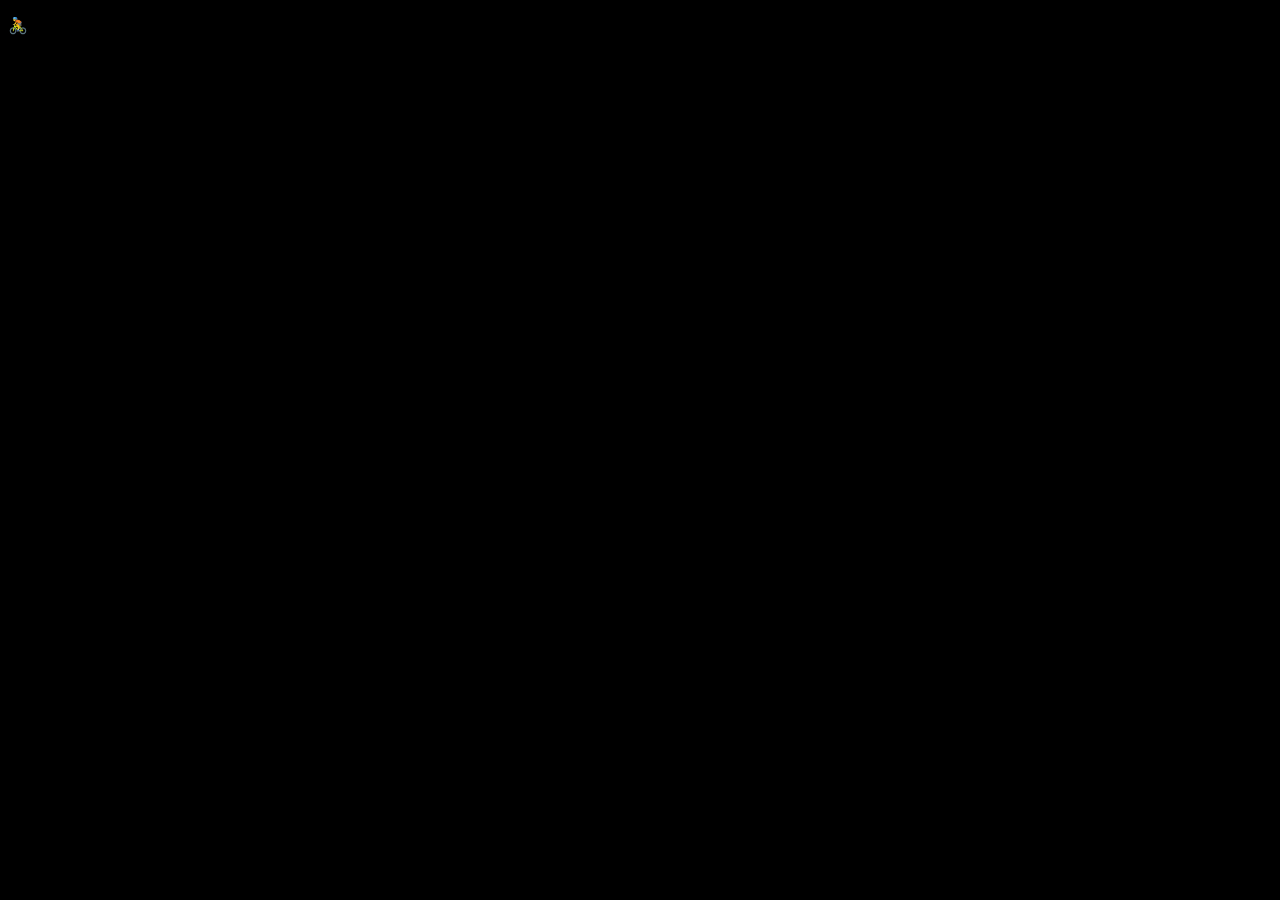
==== cpa.html @ 59a39304 "shortened url" ====
<!DOCTYPE html>
<html>
<head>
    <meta name="description" content="Cycle Parking Assistant">
    <title>Cycle Parking Assistant</title>
    <link rel="icon" type="image/png" sizes="32x32" href="res/favicon-32x32.png">
    <link rel="icon" type="image/png" sizes="16x16" href="res/favicon-16x16.png">
</head>
<body style="background-color: black">
<p>&#128692;</p>
</body>
</html>
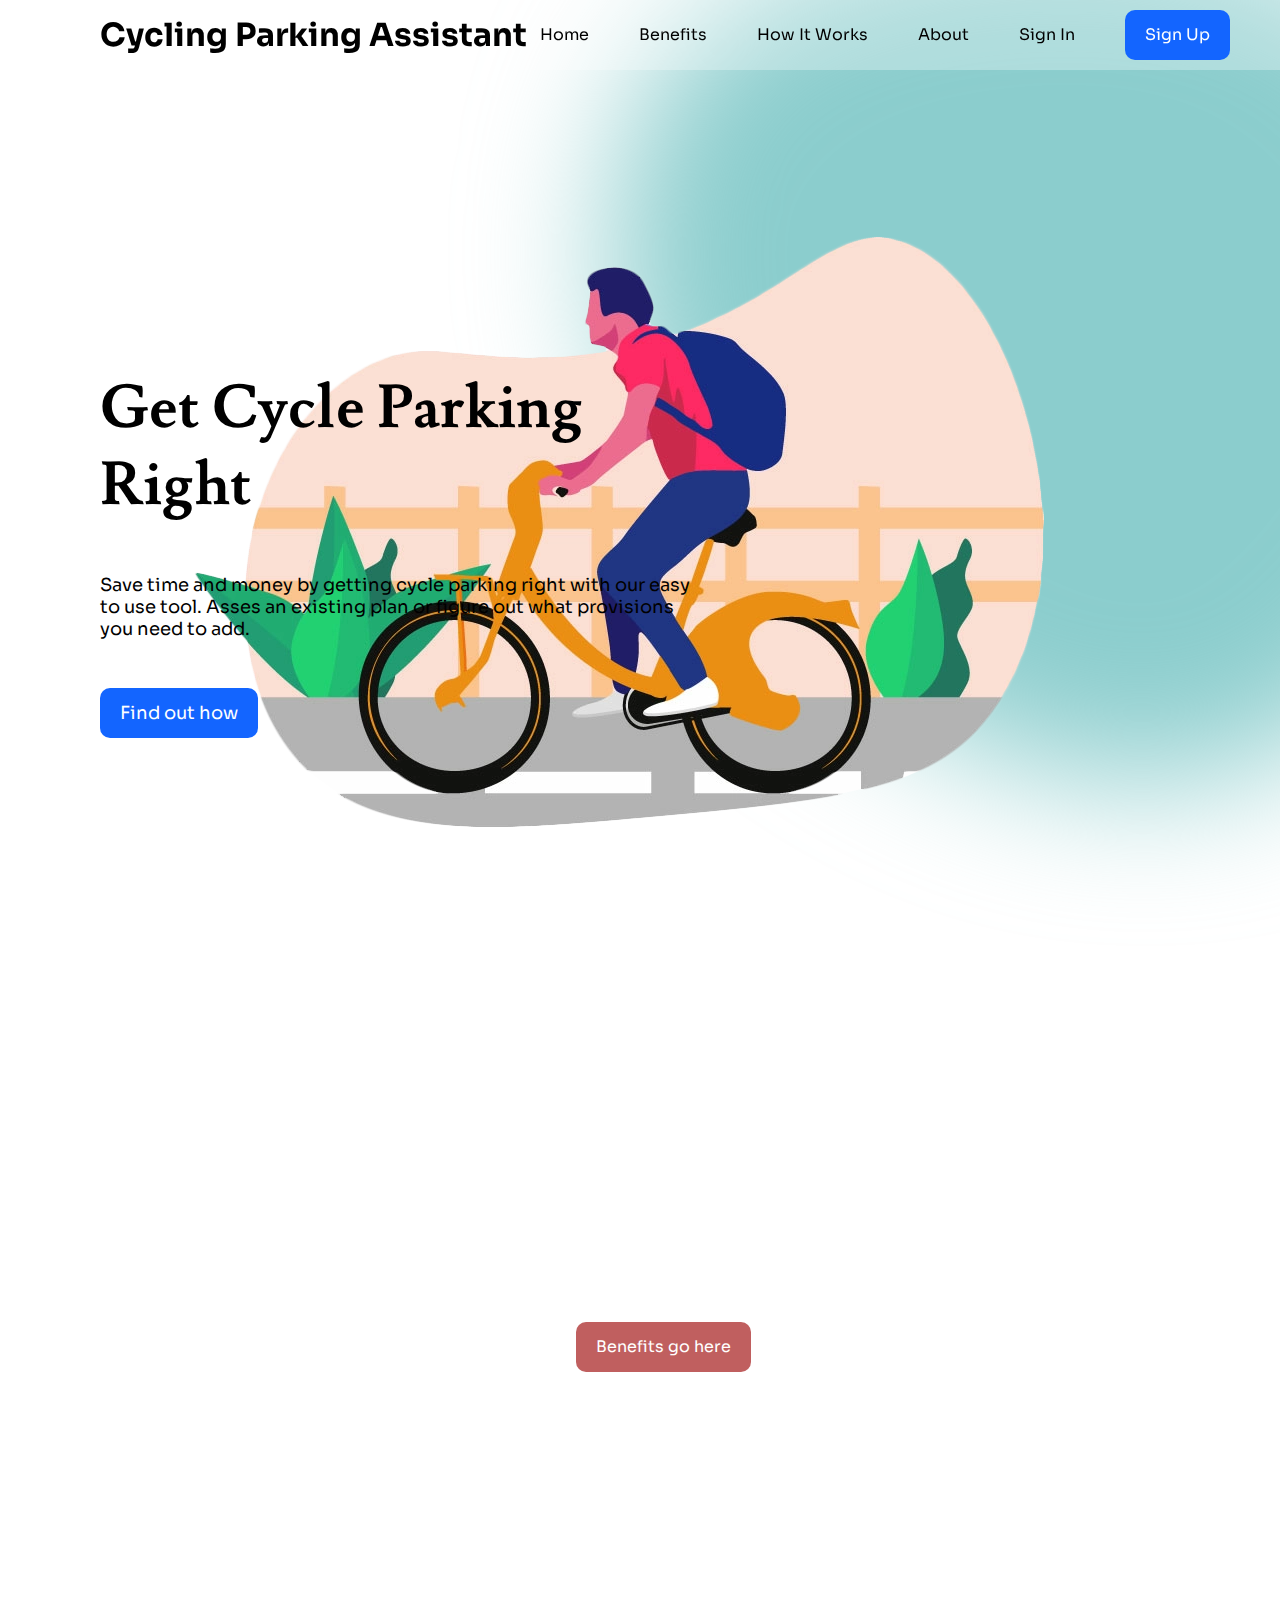
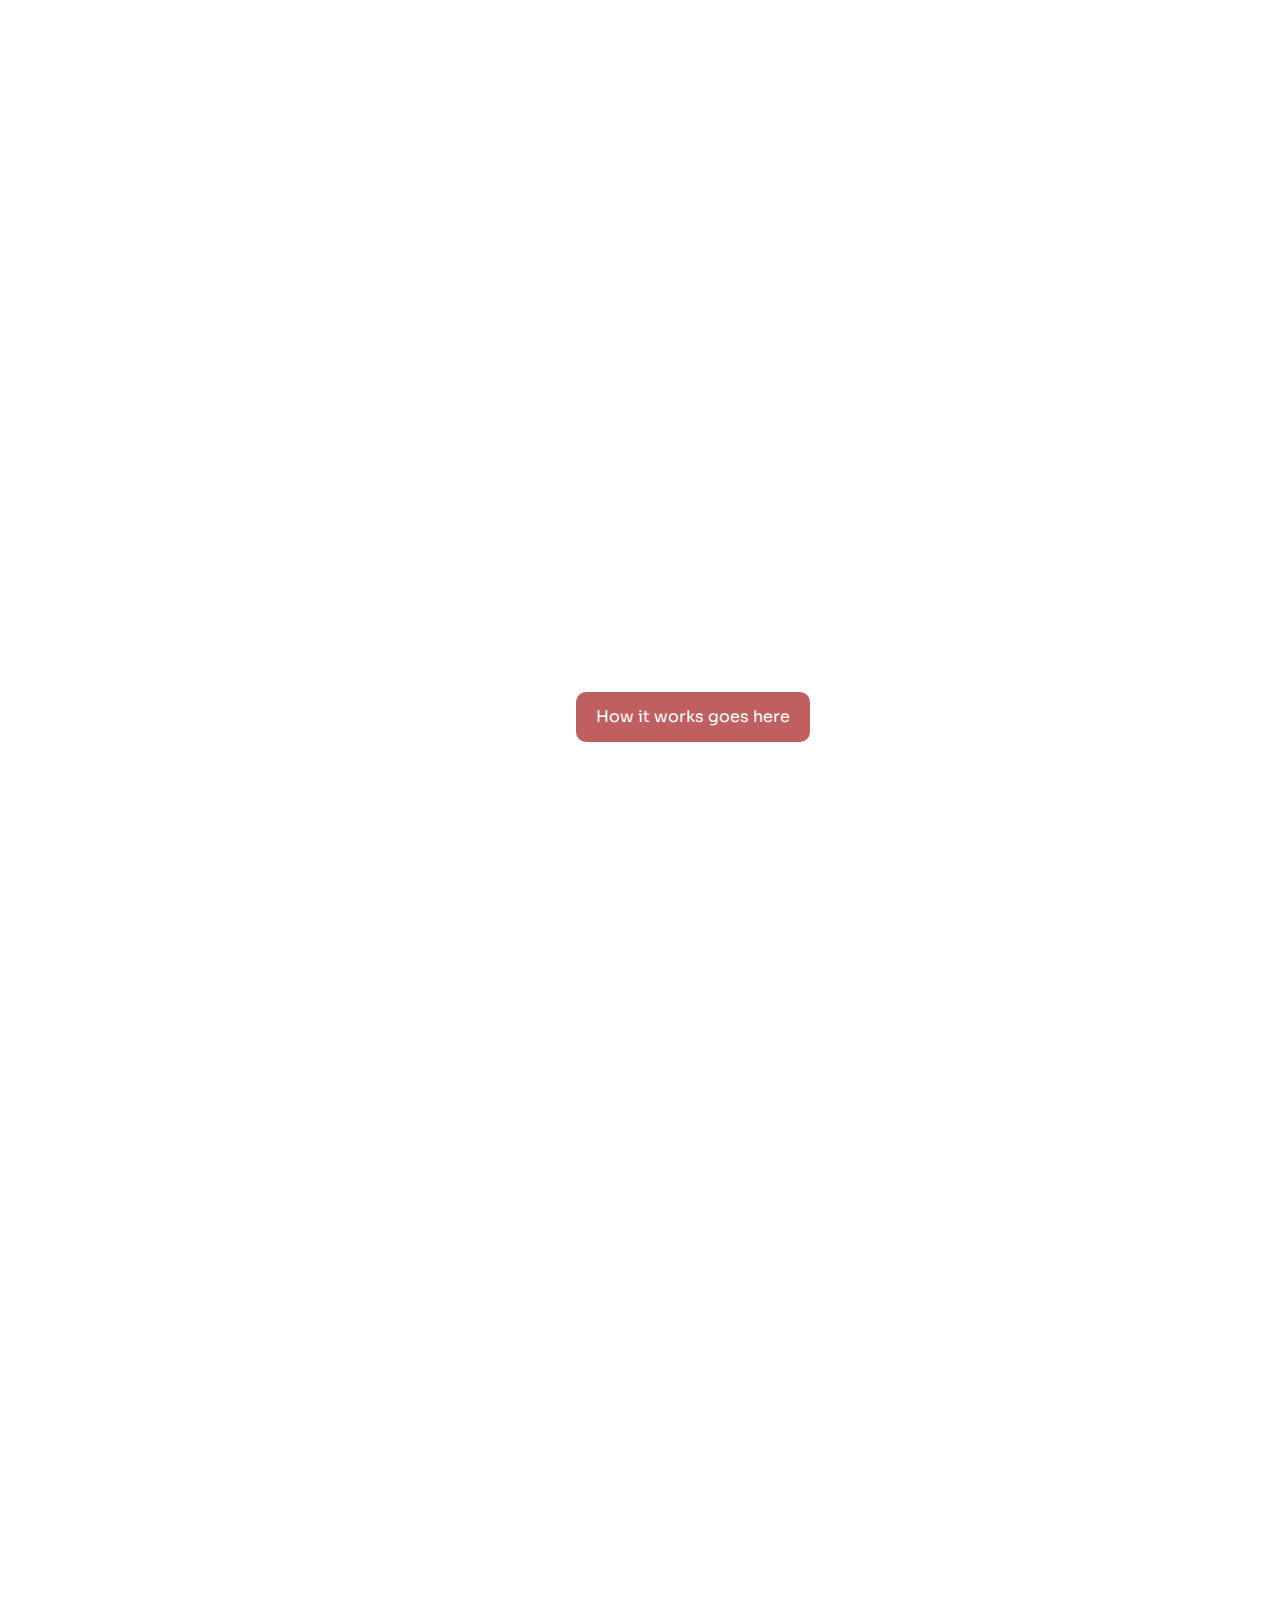
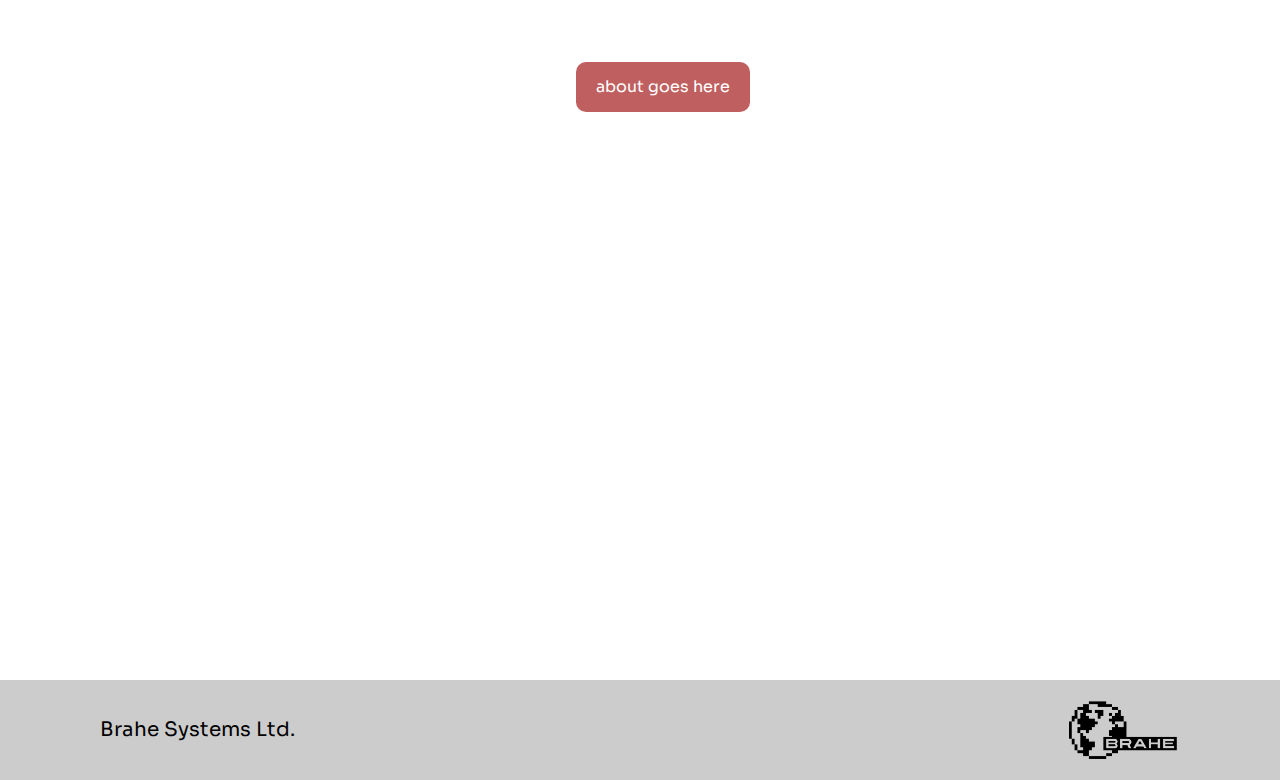
==== commit 77cb51ad: "initial cpa concept website" ====
--- a/cpa.html
+++ b/cpa.html
@@ -1,12 +1,51 @@
 <!DOCTYPE html>
 <html>
+
 <head>
-    <meta name="description" content="Cycle Parking Assistant">
-    <title>Cycle Parking Assistant</title>
-    <link rel="icon" type="image/png" sizes="32x32" href="res/favicon-32x32.png">
-    <link rel="icon" type="image/png" sizes="16x16" href="res/favicon-16x16.png">
+    <link href="https://fonts.googleapis.com/css2?family=Sora:wght@200;500;700&display=swap" rel="stylesheet">
+    <link href="https://fonts.googleapis.com/css2?family=Lusitana:wght@700&display=swap" rel="stylesheet">
+    <link rel="stylesheet" type="text/css" href="style/cpa.css">
+    <script src="js/cpa.js"></script>
 </head>
-<body style="background-color: black">
-<p>&#128692;</p>
+
+<body onload="initPage()">
+    <div id="home" class="section home">
+        <div class="nav-container">
+            <h1>Cycling Parking Assistant</h1>
+            <nav>
+                <a href="#home">Home</a>
+                <a href="#benefits">Benefits</a>
+                <a href="#how-it-works">How It Works</a>
+                <a href="#about">About</a>
+                <a href="#">Sign In</a>
+                <a href="#" class="sign-up btn" href="#">Sign Up</a>
+            </nav>
+        </div>
+        <svg class="background-blob" xmlns="http://www.w3.org/2000/svg" viewBox="0 0 600 600">
+            <path
+                d="M480.8 168.7C524.5 210.6 543.4 285.2 528.9 353.7 514.5 422.2 466.7 484.5 409.7 502.2 352.6 519.8 286.4 492.8 237.5 458.3 188.6 423.8 157 381.8 142.2 331.7 127.4 281.7 129.2 223.5 158.3 184.9 187.4 146.2 243.7 127.1 306.1 122.2 368.5 117.3 437.1 126.7 480.8 168.7Z"
+                fill="#8bcdcd" /></svg>
+        <img id="banner-img" src="res/banner-img.png">
+        <div class="tagline-container">
+            <h2>Get Cycle Parking<br>Right</h2>
+            <p>Save time and money by getting cycle parking right with our easy<br>to use tool. Asses an existing plan
+                or figure out what provisions<br>you need to add.</p>
+            <a class=btn href="#how-it-works">Find out how</a>
+        </div>
+    </div>
+    <div id="benefits" class="section">
+        <p class="temp">Benefits go here</p>
+    </div>
+    <div id="how-it-works" class="section">
+        <p class="temp">How it works goes here</p>
+    </div>
+    <div id="about" class="section">
+        <p class="temp">about goes here</p>
+    </div>
+    <div id="footer">
+        <p>Brahe Systems Ltd.</p>
+        <a href="https://brahe.uk"><img src="res/brahe-logo-red.png"></a>
+    </div>
 </body>
-</html>
+
+</html>--- a/style/cpa.css
+++ b/style/cpa.css
@@ -0,0 +1,171 @@
+html{
+    
+    scroll-behavior: smooth;
+}
+
+body{
+    margin: 0;
+    overflow-x: hidden;
+}
+
+.nav-container {
+    position: fixed;
+    top: 0;
+    background-color: rgba(255,255,255,0.3);
+    width: 100%;
+    height: 70px;
+    /* box-shadow: 0px 1px 5px 0px rgba(0,0,0,0.1); */
+}
+
+h1{
+    float: left;
+    line-height: 70px;
+    margin: 0;
+    font-family: 'Sora', sans-serif;
+    margin-left: 100px;
+}
+
+nav {
+    float: right;
+    height: 70px;
+    text-align: right;
+    display: flex;
+    justify-content: flex-end;
+    align-items: center;
+}
+
+nav a{
+    text-decoration: none;
+    font-family: 'Sora', sans-serif;
+    color: black;
+    height: 50px;
+    line-height: 50px;
+    margin-right: 50px;
+    display: inline-block;
+    text-align: center;
+    transition: all .1s
+}
+
+nav a:hover{
+    color: #1365ff;
+}
+
+.sign-up{
+    margin-right: 50px;
+}
+
+.btn:hover{
+    color: white;
+    background-color: #1b54bf;
+}
+
+#banner-img {
+    position: absolute;
+    right: 60px;
+    top: 0px;
+    z-index:-1;
+    pointer-events:none;
+}
+
+#vid-container{
+    height: fit-content;
+}
+
+.background-blob{
+    position: absolute;
+    height: 150%;
+    right: -30%;
+    top: -40%;
+    z-index:-1;
+    animation-name: spin;
+    animation-duration: 10000ms;
+    animation-iteration-count: infinite;
+    animation-timing-function: linear;
+    filter: blur(70px);
+}
+
+.tagline-container {
+    margin-left: 100px;
+    padding-top: 250px;
+}
+
+.tagline-container h2{
+    font-family: 'Lusitana', serif;
+    font-size: 60px;
+}
+
+.tagline-container p, .tagline-container a{
+    font-family: 'Sora', sans-serif;
+    font-size: 18px;
+    text-decoration: none;
+}
+
+.tagline-container .btn{
+    margin-top: 30px;
+}
+
+.btn{
+    border-radius: 10px;
+    background-color: #1365ff;
+    color: white;
+    padding: 0px 20px;
+    width: fit-content;
+    line-height: 50px;
+    display: inline-block;
+}
+
+.section{
+    padding-top:70px;
+    height: 100vh;
+}
+
+.temp{
+    border-radius: 10px;
+    background-color: #c05f5f;
+    font-family: 'Sora', sans-serif;
+    color: white;
+    padding: 0px 20px;
+    width: fit-content;
+    line-height: 50px;
+    display: inline-block;
+    margin-left:45%;
+    margin-top: 22%;
+}
+
+#footer{
+    background-color: #ccc;
+    height: 100px;
+    width: 100vw;
+}
+
+#footer img{
+    height: 64px;
+    filter:brightness(0);
+    float:right;
+    margin-right: 100px;
+    margin-top: 18px;
+}
+
+#footer img:hover{
+    cursor: pointer;
+    filter:brightness(0.9);
+}
+
+#footer p{
+    margin:0px;
+    padding:0px;
+    font-family: 'Sora', sans-serif;
+    font-size: 20px;
+    line-height: 100px;
+    margin-left: 100px;
+    float:left;
+}
+
+@keyframes spin {
+    from {
+        transform:rotate(0deg);
+    }
+    to {
+        transform:rotate(360deg);
+    }
+}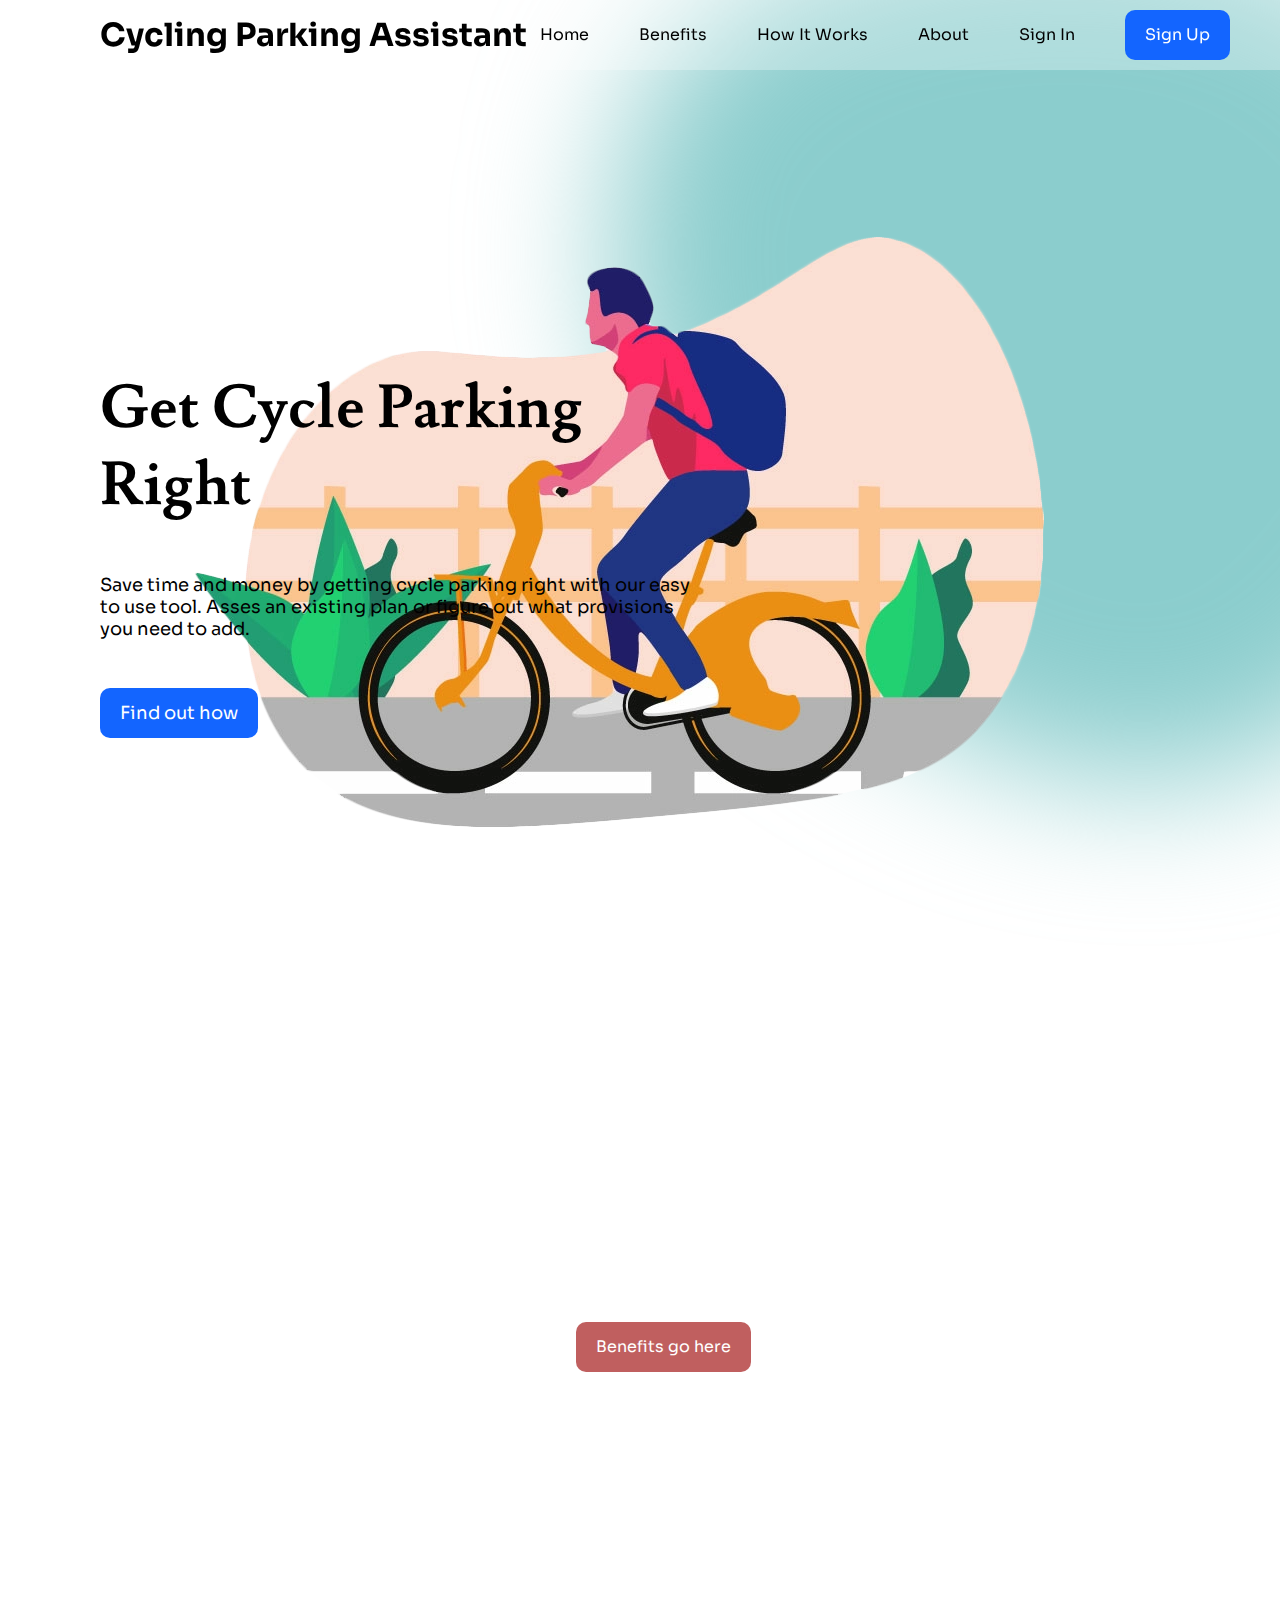
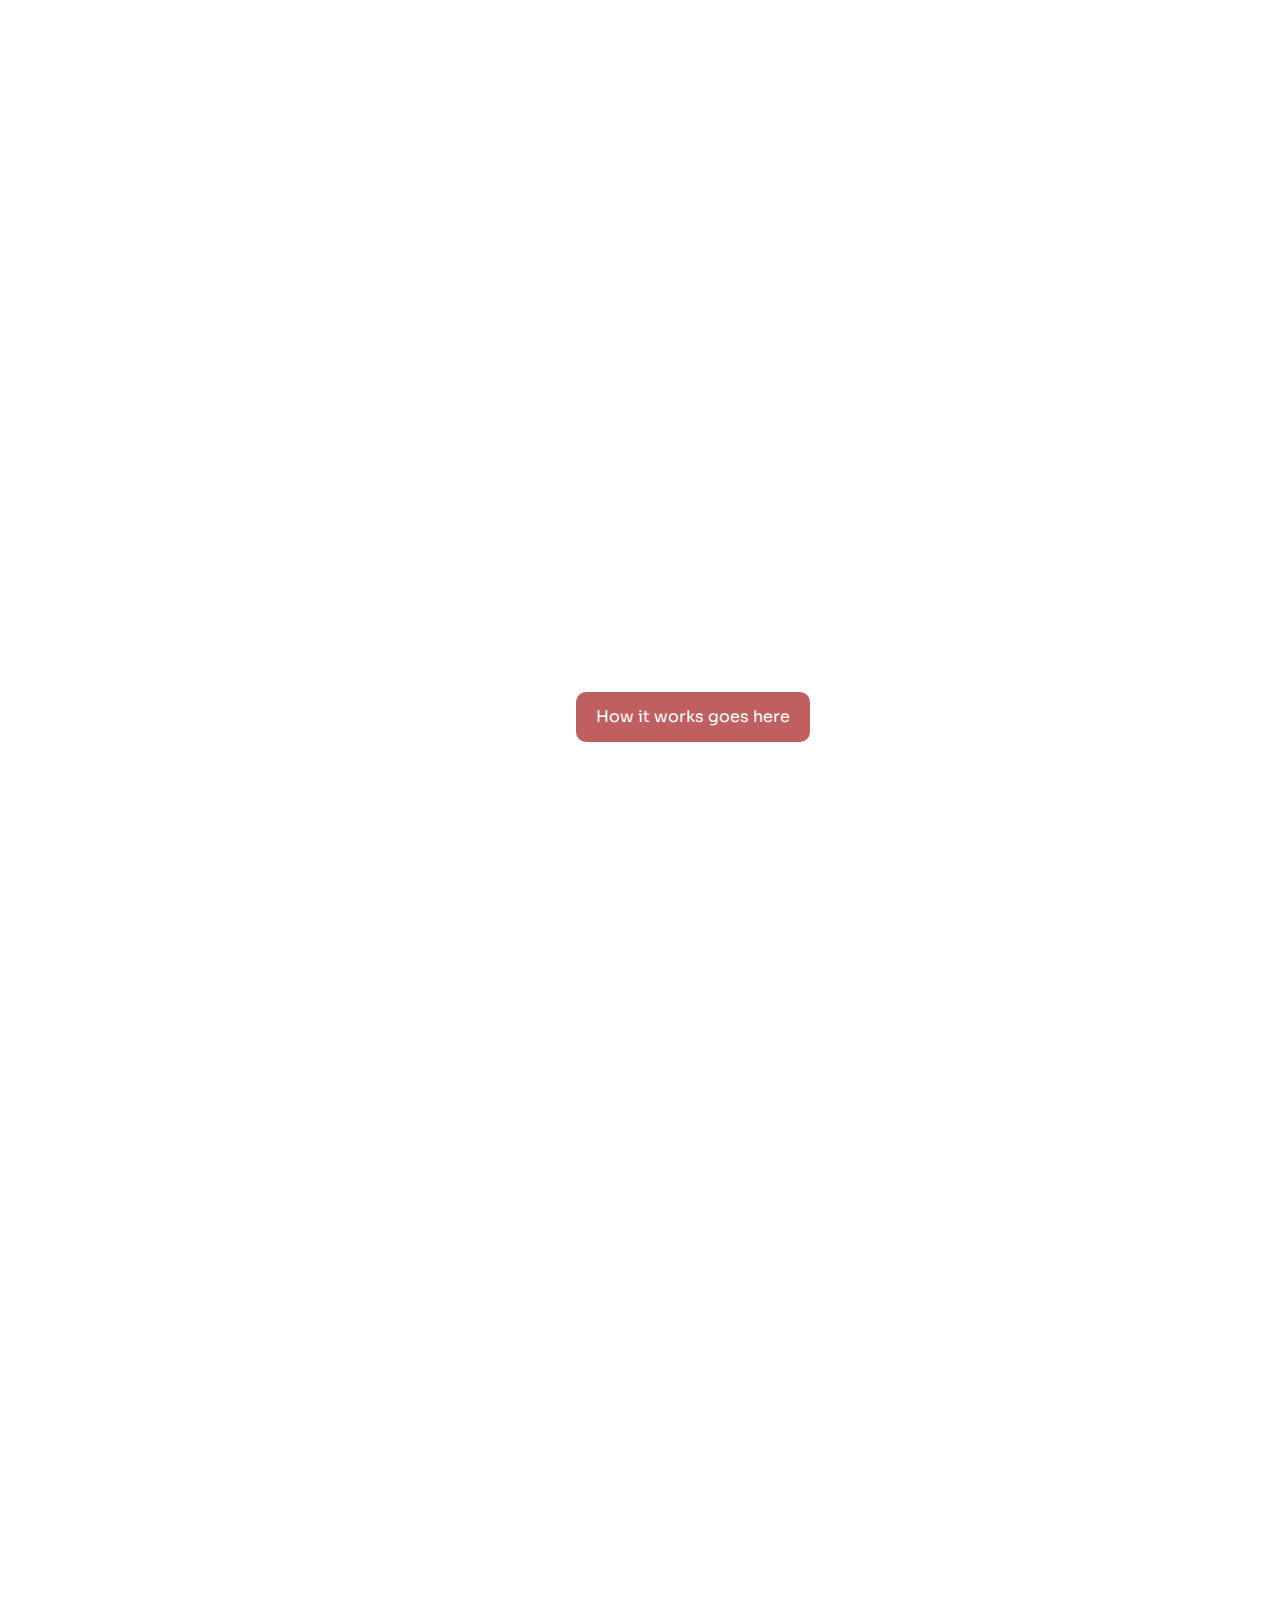
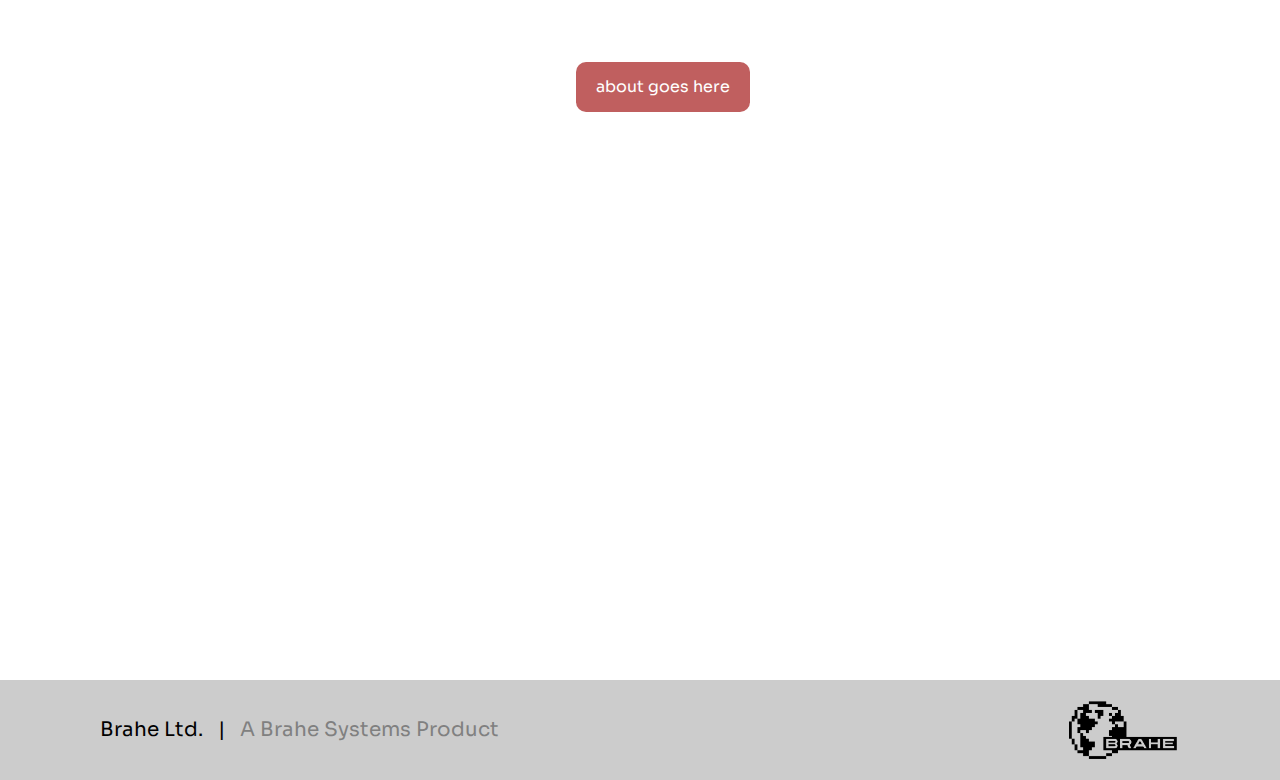
==== commit 770022ef: "updated footer" ====
--- a/cpa.html
+++ b/cpa.html
@@ -43,7 +43,7 @@
         <p class="temp">about goes here</p>
     </div>
     <div id="footer">
-        <p>Brahe Systems Ltd.</p>
+        <p>Brahe Ltd. &nbsp;&nbsp;| &nbsp;&nbsp;<span>A Brahe Systems Product</span></p>
         <a href="https://brahe.uk"><img src="res/brahe-logo-red.png"></a>
     </div>
 </body>
--- a/style/cpa.css
+++ b/style/cpa.css
@@ -161,6 +161,10 @@
     float:left;
 }
 
+#footer span{
+    color: grey;
+}
+
 @keyframes spin {
     from {
         transform:rotate(0deg);
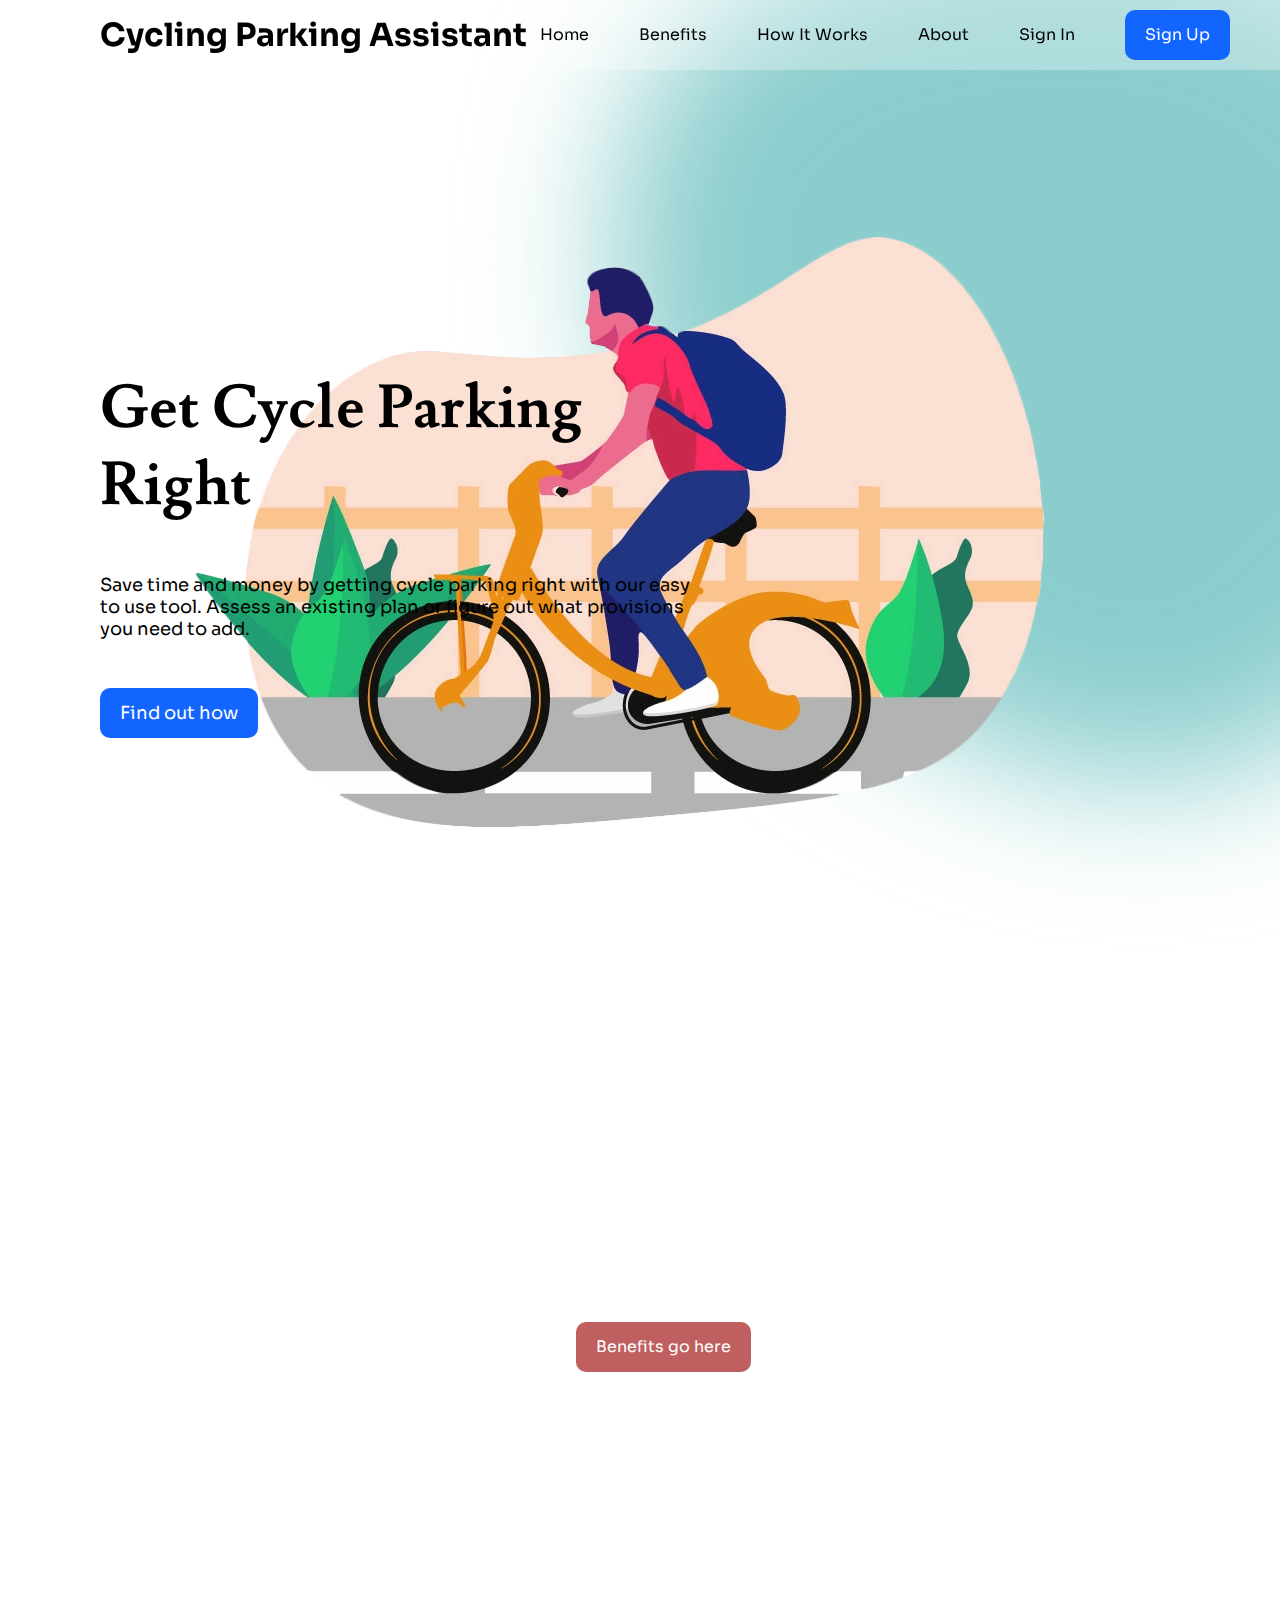
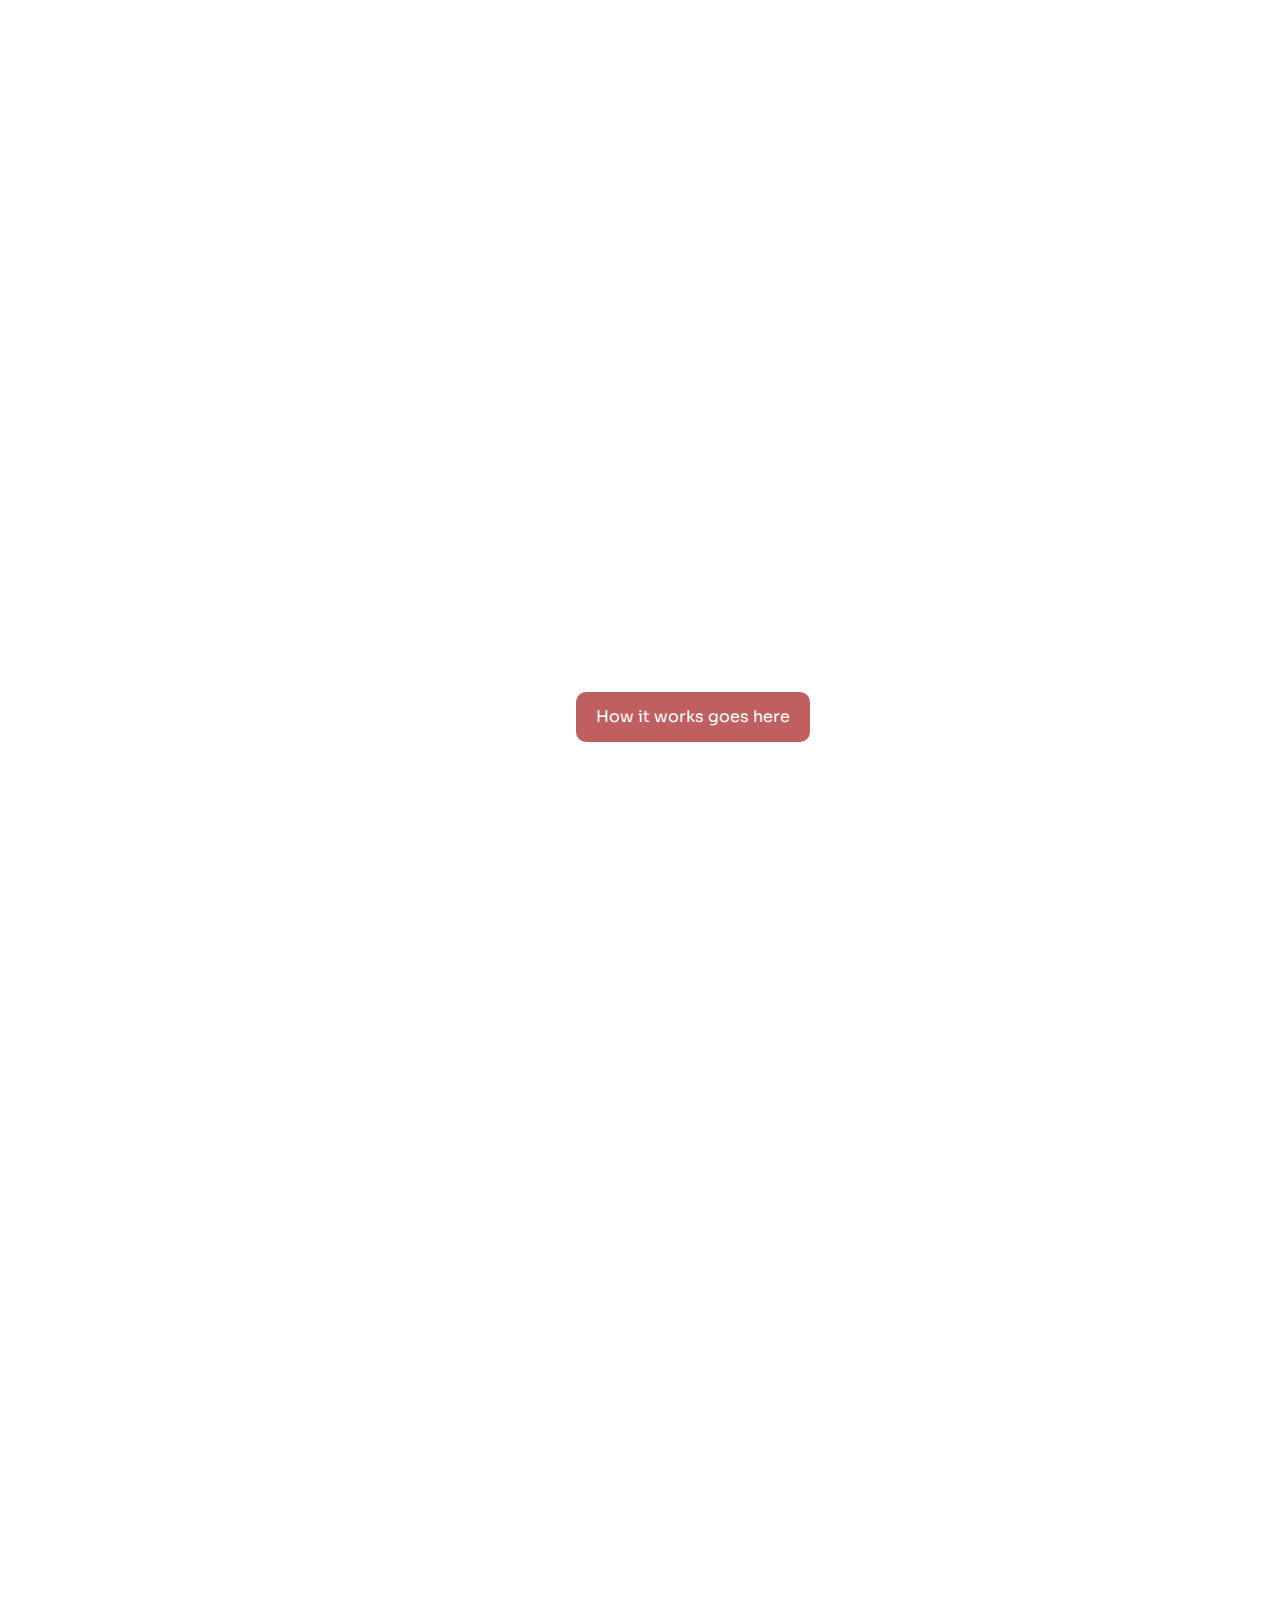
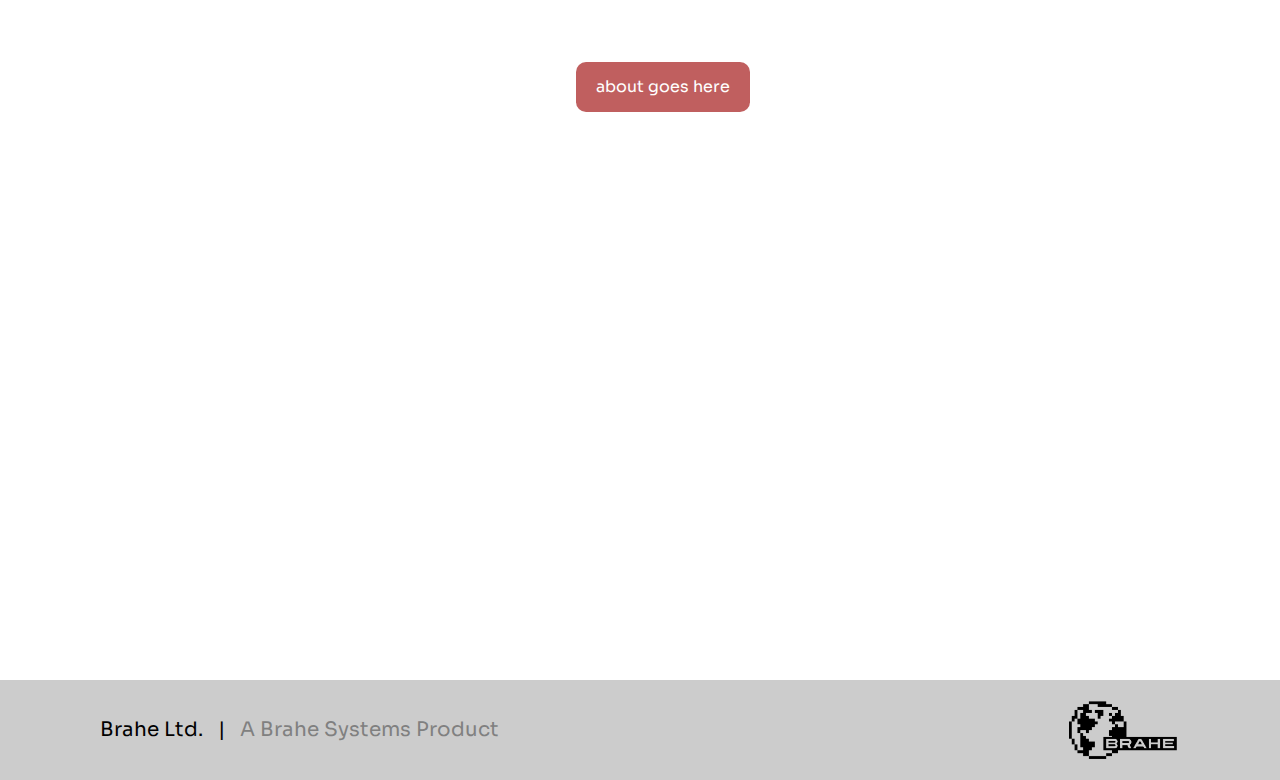
==== commit 464421c0: "typo" ====
--- a/cpa.html
+++ b/cpa.html
@@ -28,7 +28,7 @@
         <img id="banner-img" src="res/banner-img.png">
         <div class="tagline-container">
             <h2>Get Cycle Parking<br>Right</h2>
-            <p>Save time and money by getting cycle parking right with our easy<br>to use tool. Asses an existing plan
+            <p>Save time and money by getting cycle parking right with our easy<br>to use tool. Assess an existing plan
                 or figure out what provisions<br>you need to add.</p>
             <a class=btn href="#how-it-works">Find out how</a>
         </div>
@@ -48,4 +48,4 @@
     </div>
 </body>
 
-</html>+</html>
